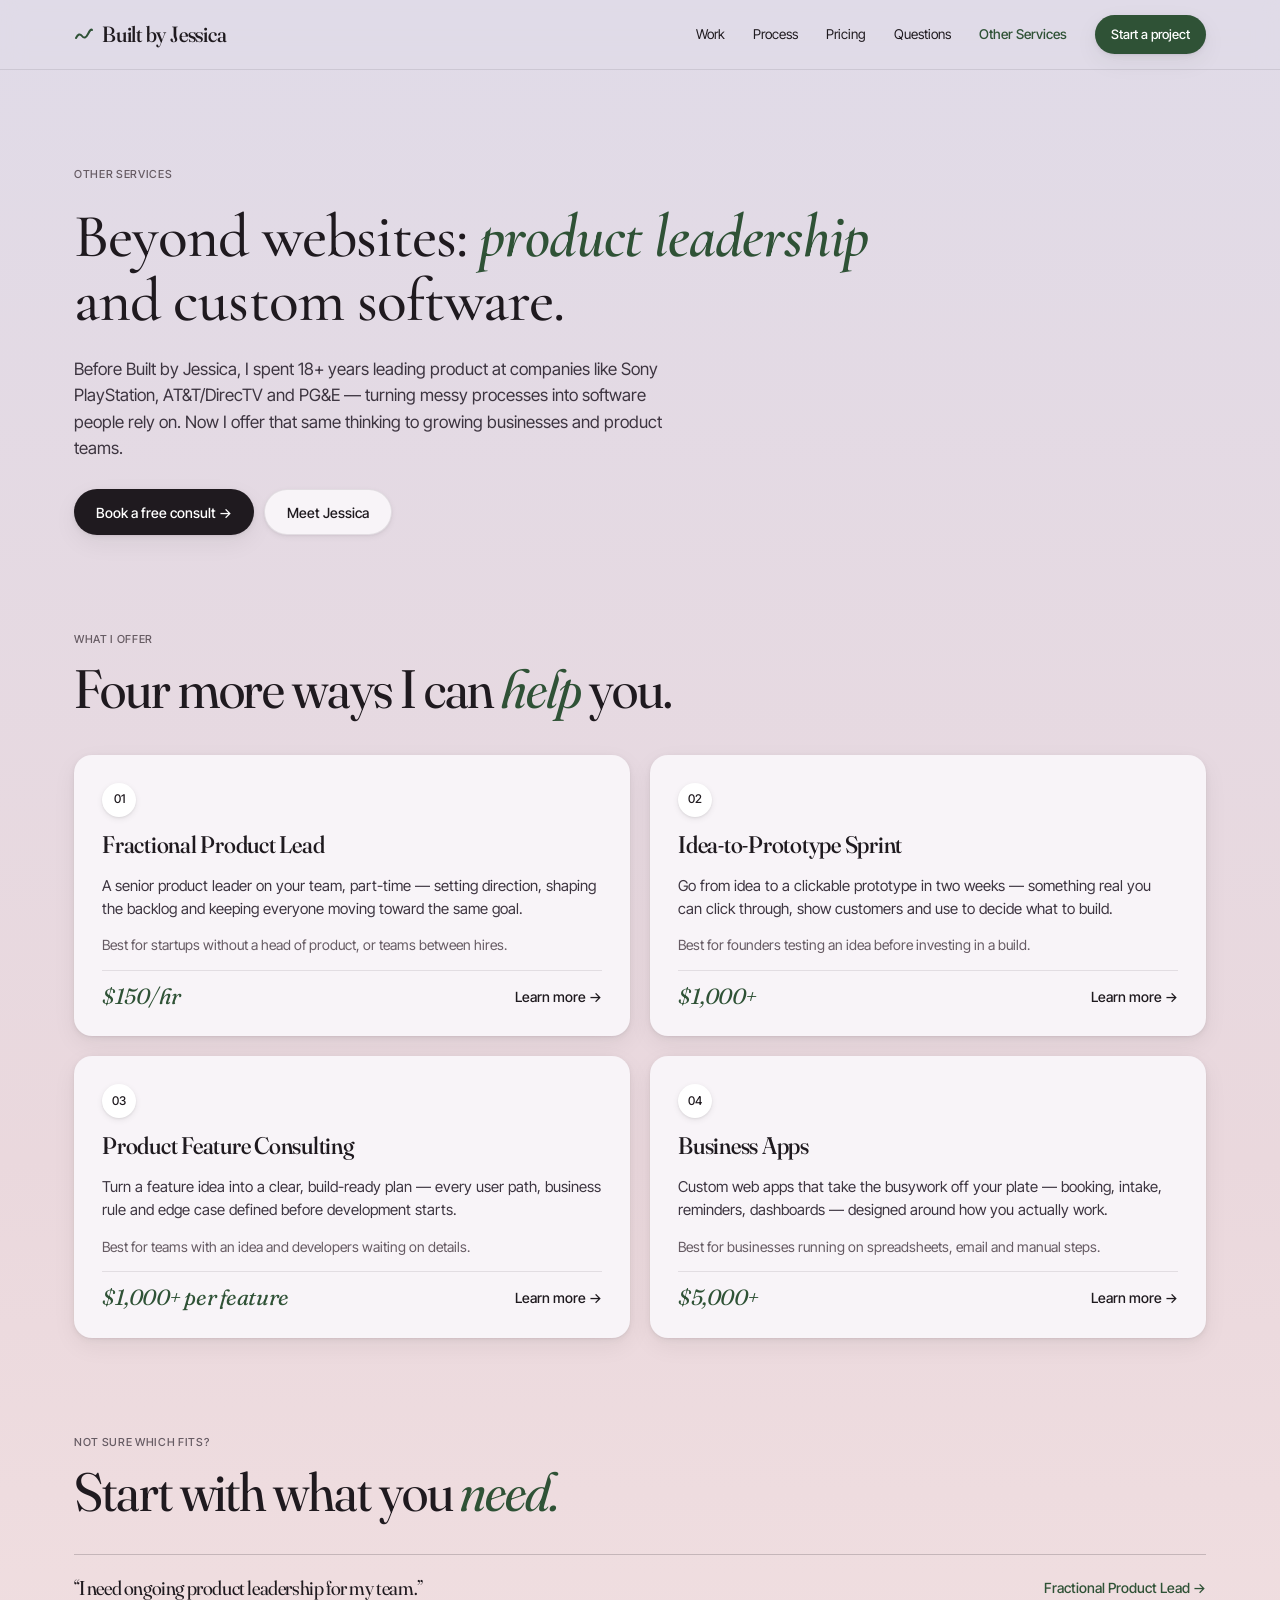
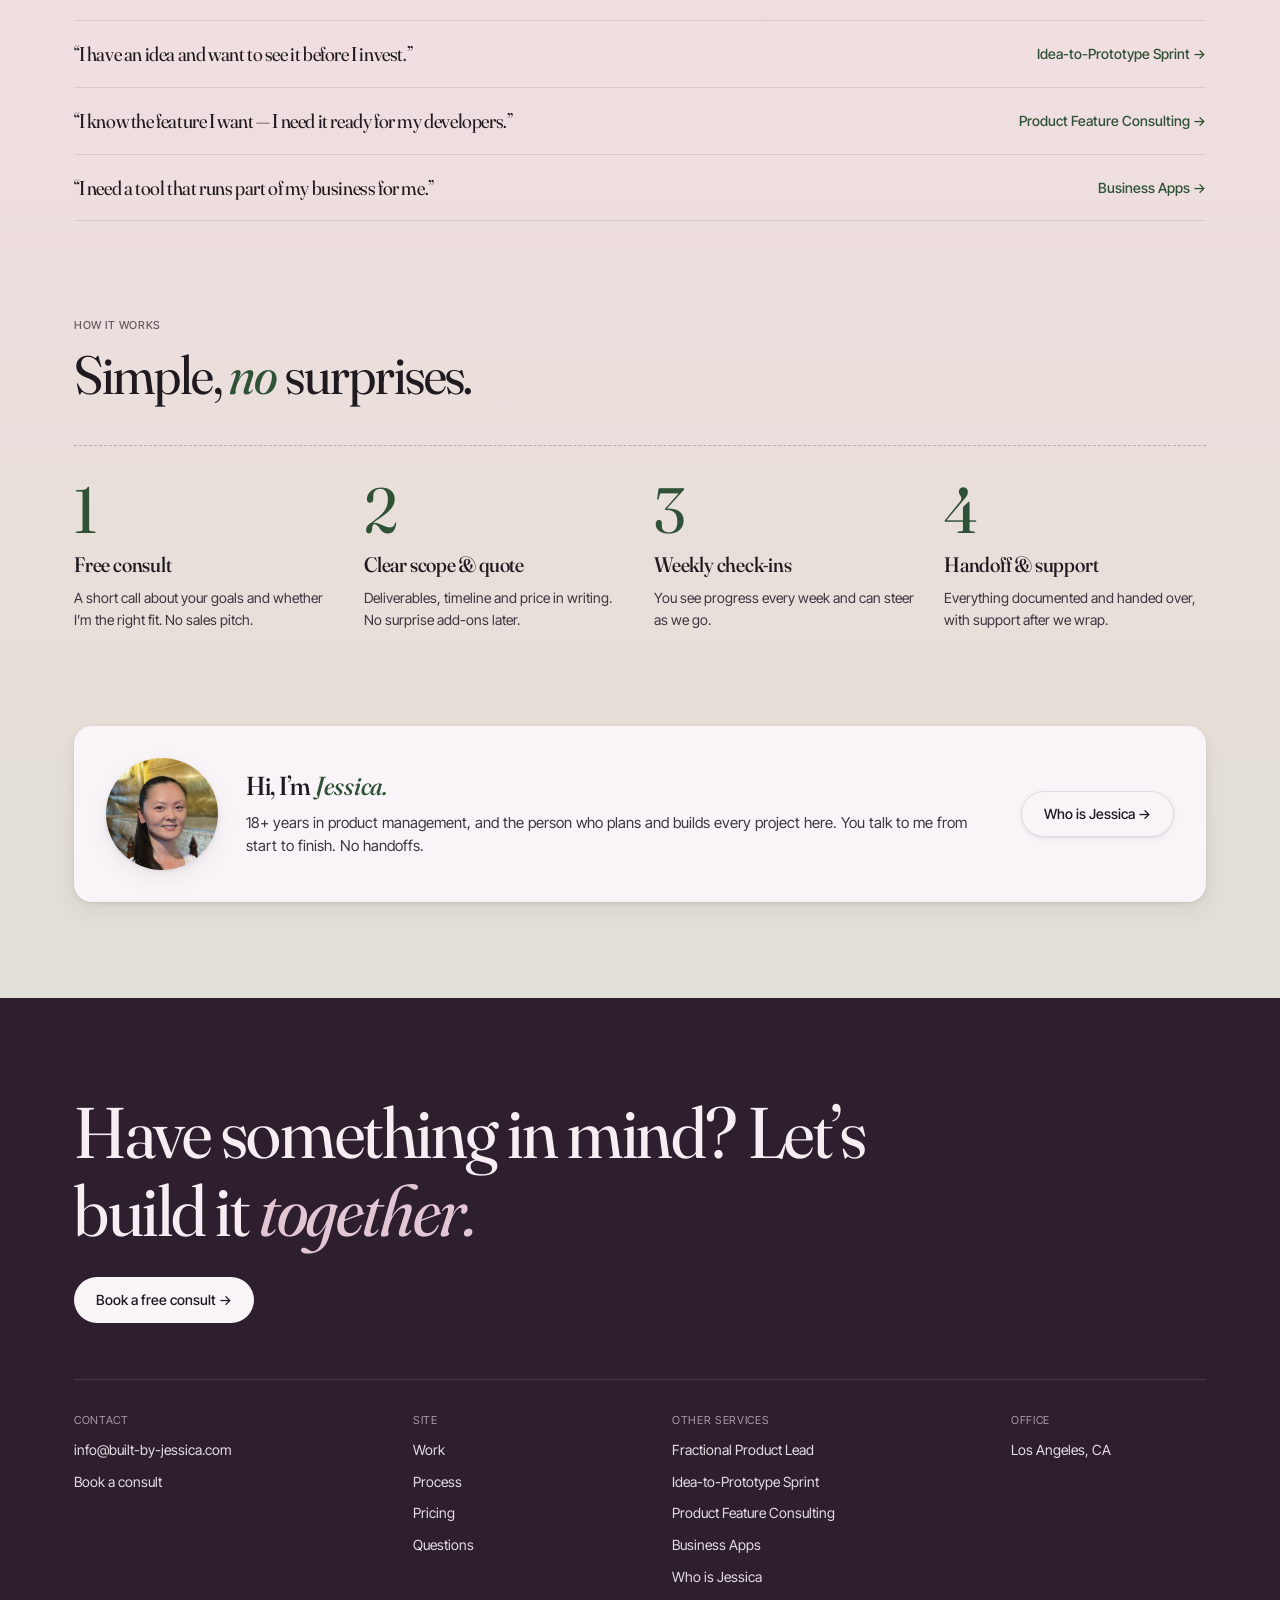
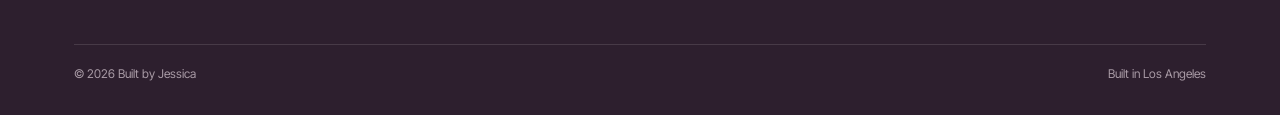
==== services/index.html @ 13044d62 "Add Other Services pages and new About page - Six new pages from the approved handoff: /services/ hu" ====
<!DOCTYPE html>
<html lang="en">
<head>
<meta charset="UTF-8" />
<meta name="viewport" content="width=device-width, initial-scale=1.0" />
<title>Other Services – Built by Jessica</title>
<meta name="description" content="Product leadership and custom software from Built by Jessica: a fractional product lead, idea-to-prototype sprints, product feature consulting and business apps.">
<meta name="theme-color" content="#F4ECD8">
<link rel="canonical" href="https://built-by-jessica.com/services/">
<meta property="og:type" content="website">
<meta property="og:url" content="https://built-by-jessica.com/services/">
<meta property="og:title" content="Other Services – Built by Jessica">
<meta property="og:description" content="Product leadership and custom software from Built by Jessica: a fractional product lead, idea-to-prototype sprints, product feature consulting and business apps.">
<meta property="og:image" content="https://built-by-jessica.com/assets/og-image.jpg">
<meta name="twitter:card" content="summary_large_image">
<meta name="twitter:title" content="Other Services – Built by Jessica">
<meta name="twitter:description" content="Product leadership and custom software from Built by Jessica: a fractional product lead, idea-to-prototype sprints, product feature consulting and business apps.">
<meta name="twitter:image" content="https://built-by-jessica.com/assets/og-image.jpg">
<link rel="icon" href="/favicon.ico" sizes="any">
<link rel="icon" type="image/svg+xml" href="/favicon.svg">
<link rel="apple-touch-icon" href="/apple-touch-icon.png">
<link rel="icon" type="image/png" sizes="192x192" href="/favicon-192.png">
<link rel="icon" type="image/png" sizes="512x512" href="/favicon-512.png">
<!-- Google tag (gtag.js) -->
<script async src="https://www.googletagmanager.com/gtag/js?id=G-B0Y84X6RG4"></script>
<script>
  window.dataLayer = window.dataLayer || [];
  function gtag(){dataLayer.push(arguments);}
  gtag('js', new Date());
  gtag('config', 'G-B0Y84X6RG4');
</script>
<link rel="preconnect" href="https://fonts.googleapis.com">
<link rel="preconnect" href="https://fonts.gstatic.com" crossorigin>
<link href="https://fonts.googleapis.com/css2?family=Cormorant+Garamond:ital,wght@0,400;0,500;0,600;0,700;1,400;1,500;1,600&family=Fraunces:ital,opsz,wght@0,9..144,400;0,9..144,500;0,9..144,600;1,9..144,400;1,9..144,500&family=Inter+Tight:wght@400;500;600&family=Yeseva+One&display=swap" rel="stylesheet">
<link rel="stylesheet" href="/assets/subpages.css">
</head>
<body>
<div class="page">

<header class="site-header">
<div class="wrap">
<a href="/" class="logo"><svg width="20" height="20" viewBox="0 0 20 20" fill="none" aria-hidden="true"><path d="M2 14 Q 5 8, 8 12 T 14 10 T 18 6" stroke="currentColor" stroke-width="2" fill="none" stroke-linecap="round"/></svg>Built by Jessica</a>
<nav class="nav" aria-label="Main">
<a href="/#work">Work</a>
<a href="/#process">Process</a>
<a href="/#pricing">Pricing</a>
<a href="/#faq">Questions</a>
<a href="/services/" class="active" aria-current="page">Other Services</a>
<a href="/#start" class="cta">Start a project</a>
</nav>
</div>
</header>

<section style="padding: 96px 0 72px;">
<div class="wrap" style="display: flex; flex-direction: column; gap: 22px;">
<span class="label">Other services</span>
<h1 style="font-size: clamp(38px, 4.8vw, 62px); max-width: 860px;">Beyond websites: <span class="acc">product leadership</span> and custom software.</h1>
<p class="soft" style="font-size: 17px; max-width: 620px;">Before Built by Jessica, I spent 18+ years leading product at companies like Sony PlayStation, AT&amp;T/DirecTV and PG&amp;E — turning messy processes into software people rely on. Now I offer that same thinking to growing businesses and product teams.</p>
<div style="display: flex; flex-wrap: wrap; gap: 10px; margin-top: 6px;">
<a class="btn" href="/#start">Book a free consult →</a>
<a class="btn2" href="/about.html">Meet Jessica</a>
</div>
</div>
</section>

<section style="padding: 24px 0 96px;">
<div class="wrap" style="display: flex; flex-direction: column; gap: 36px;">
<div style="display: flex; flex-direction: column; gap: 12px;">
<span class="label">What I offer</span>
<h2 class="section-title">Four more ways I can <span class="acc">help</span> you.</h2>
</div>
<div style="display: flex; flex-wrap: wrap; gap: 20px;">

<a href="/services/fractional-product-lead.html" class="card" style="flex: 1 1 460px; display: flex; flex-direction: column; gap: 14px; text-decoration: none; color: #1F1A1F;">
<span class="num">01</span>
<h3 style="font-size: 24px;">Fractional Product Lead</h3>
<p class="soft" style="font-size: 15px;">A senior product leader on your team, part-time — setting direction, shaping the backlog and keeping everyone moving toward the same goal.</p>
<p class="mute" style="font-size: 14px;">Best for startups without a head of product, or teams between hires.</p>
<div style="display: flex; justify-content: space-between; align-items: center; margin-top: auto; padding-top: 14px; border-top: 1px solid rgba(31, 26, 31, 0.10); flex-wrap: wrap; gap: 8px;">
<span class="price price-sm">$150/hr</span>
<span style="font-size: 14px; font-weight: 500;">Learn more →</span>
</div>
</a>

<a href="/services/idea-to-prototype.html" class="card" style="flex: 1 1 460px; display: flex; flex-direction: column; gap: 14px; text-decoration: none; color: #1F1A1F;">
<span class="num">02</span>
<h3 style="font-size: 24px;">Idea-to-Prototype Sprint</h3>
<p class="soft" style="font-size: 15px;">Go from idea to a clickable prototype in two weeks — something real you can click through, show customers and use to decide what to build.</p>
<p class="mute" style="font-size: 14px;">Best for founders testing an idea before investing in a build.</p>
<div style="display: flex; justify-content: space-between; align-items: center; margin-top: auto; padding-top: 14px; border-top: 1px solid rgba(31, 26, 31, 0.10); flex-wrap: wrap; gap: 8px;">
<span class="price price-sm">$1,000+</span>
<span style="font-size: 14px; font-weight: 500;">Learn more →</span>
</div>
</a>

<a href="/services/product-feature-consulting.html" class="card" style="flex: 1 1 460px; display: flex; flex-direction: column; gap: 14px; text-decoration: none; color: #1F1A1F;">
<span class="num">03</span>
<h3 style="font-size: 24px;">Product Feature Consulting</h3>
<p class="soft" style="font-size: 15px;">Turn a feature idea into a clear, build-ready plan — every user path, business rule and edge case defined before development starts.</p>
<p class="mute" style="font-size: 14px;">Best for teams with an idea and developers waiting on details.</p>
<div style="display: flex; justify-content: space-between; align-items: center; margin-top: auto; padding-top: 14px; border-top: 1px solid rgba(31, 26, 31, 0.10); flex-wrap: wrap; gap: 8px;">
<span class="price price-sm">$1,000+ per feature</span>
<span style="font-size: 14px; font-weight: 500;">Learn more →</span>
</div>
</a>

<a href="/services/business-apps.html" class="card" style="flex: 1 1 460px; display: flex; flex-direction: column; gap: 14px; text-decoration: none; color: #1F1A1F;">
<span class="num">04</span>
<h3 style="font-size: 24px;">Business Apps</h3>
<p class="soft" style="font-size: 15px;">Custom web apps that take the busywork off your plate — booking, intake, reminders, dashboards — designed around how you actually work.</p>
<p class="mute" style="font-size: 14px;">Best for businesses running on spreadsheets, email and manual steps.</p>
<div style="display: flex; justify-content: space-between; align-items: center; margin-top: auto; padding-top: 14px; border-top: 1px solid rgba(31, 26, 31, 0.10); flex-wrap: wrap; gap: 8px;">
<span class="price price-sm">$5,000+</span>
<span style="font-size: 14px; font-weight: 500;">Learn more →</span>
</div>
</a>

</div>
</div>
</section>

<section style="padding: 0 0 96px;">
<div class="wrap" style="display: flex; flex-direction: column; gap: 32px;">
<div style="display: flex; flex-direction: column; gap: 12px;">
<span class="label">Not sure which fits?</span>
<h2 class="section-title">Start with what you <span class="acc">need.</span></h2>
</div>
<div style="display: flex; flex-direction: column; border-top: 1px solid rgba(31, 26, 31, 0.20);">
<a href="/services/fractional-product-lead.html" style="display: flex; flex-wrap: wrap; justify-content: space-between; gap: 8px 24px; padding: 22px 0; border-bottom: 1px solid rgba(31, 26, 31, 0.10); text-decoration: none; color: #1F1A1F;"><span class="disp" style="font-size: 20px;">“I need ongoing product leadership for my team.”</span><span style="font-size: 14px; font-weight: 500; color: #2F5236;">Fractional Product Lead →</span></a>
<a href="/services/idea-to-prototype.html" style="display: flex; flex-wrap: wrap; justify-content: space-between; gap: 8px 24px; padding: 22px 0; border-bottom: 1px solid rgba(31, 26, 31, 0.10); text-decoration: none; color: #1F1A1F;"><span class="disp" style="font-size: 20px;">“I have an idea and want to see it before I invest.”</span><span style="font-size: 14px; font-weight: 500; color: #2F5236;">Idea-to-Prototype Sprint →</span></a>
<a href="/services/product-feature-consulting.html" style="display: flex; flex-wrap: wrap; justify-content: space-between; gap: 8px 24px; padding: 22px 0; border-bottom: 1px solid rgba(31, 26, 31, 0.10); text-decoration: none; color: #1F1A1F;"><span class="disp" style="font-size: 20px;">“I know the feature I want — I need it ready for my developers.”</span><span style="font-size: 14px; font-weight: 500; color: #2F5236;">Product Feature Consulting →</span></a>
<a href="/services/business-apps.html" style="display: flex; flex-wrap: wrap; justify-content: space-between; gap: 8px 24px; padding: 22px 0; border-bottom: 1px solid rgba(31, 26, 31, 0.10); text-decoration: none; color: #1F1A1F;"><span class="disp" style="font-size: 20px;">“I need a tool that runs part of my business for me.”</span><span style="font-size: 14px; font-weight: 500; color: #2F5236;">Business Apps →</span></a>
</div>
</div>
</section>

<section style="padding: 0 0 96px;">
<div class="wrap" style="display: flex; flex-direction: column; gap: 40px;">
<div style="display: flex; flex-direction: column; gap: 12px;">
<span class="label">How it works</span>
<h2 class="section-title">Simple, <span class="acc">no</span> surprises.</h2>
</div>
<div style="display: flex; flex-wrap: wrap; gap: 28px; border-top: 1px dashed rgba(31, 26, 31, 0.25); padding-top: 32px;">
<div style="flex: 1 1 220px; display: flex; flex-direction: column; gap: 10px;"><span class="disp" style="font-size: 64px; color: #2F5236; line-height: 1;">1</span><h3 style="font-size: 21px;">Free consult</h3><p class="soft" style="font-size: 14px;">A short call about your goals and whether I’m the right fit. No sales pitch.</p></div>
<div style="flex: 1 1 220px; display: flex; flex-direction: column; gap: 10px;"><span class="disp" style="font-size: 64px; color: #2F5236; line-height: 1;">2</span><h3 style="font-size: 21px;">Clear scope &amp; quote</h3><p class="soft" style="font-size: 14px;">Deliverables, timeline and price in writing. No surprise add-ons later.</p></div>
<div style="flex: 1 1 220px; display: flex; flex-direction: column; gap: 10px;"><span class="disp" style="font-size: 64px; color: #2F5236; line-height: 1;">3</span><h3 style="font-size: 21px;">Weekly check-ins</h3><p class="soft" style="font-size: 14px;">You see progress every week and can steer as we go.</p></div>
<div style="flex: 1 1 220px; display: flex; flex-direction: column; gap: 10px;"><span class="disp" style="font-size: 64px; color: #2F5236; line-height: 1;">4</span><h3 style="font-size: 21px;">Handoff &amp; support</h3><p class="soft" style="font-size: 14px;">Everything documented and handed over, with support after we wrap.</p></div>
</div>
</div>
</section>

<section style="padding: 0 0 96px;">
<div class="wrap">
<div class="card" style="display: flex; flex-wrap: wrap; align-items: center; gap: 28px; padding: 32px;">
<img src="/assets/jessica.jpg" alt="Jessica" width="112" height="112" loading="lazy" style="width: 112px; height: 112px; border-radius: 50%; object-fit: cover; flex-shrink: 0; box-shadow: var(--shadow-soft);">
<div style="flex: 1 1 420px; display: flex; flex-direction: column; gap: 8px;">
<h3 style="font-size: 26px;">Hi, I’m <span class="acc">Jessica.</span></h3>
<p class="soft" style="font-size: 15px;">18+ years in product management, and the person who plans and builds every project here. You talk to me from start to finish. No handoffs.</p>
</div>
<a class="btn2" href="/about.html">Who is Jessica →</a>
</div>
</div>
</section>

<footer class="foot">
<div class="wrap">
<div class="foot-cta">
<h2>Have something in mind? Let’s build it <em>together.</em></h2>
<a href="/#start" class="foot-btn">Book a free consult →</a>
</div>
<div class="foot-cols">
<div class="foot-col"><span class="foot-label">Contact</span><a href="mailto:info@built-by-jessica.com">info@built-by-jessica.com</a><a href="/#start">Book a consult</a></div>
<div class="foot-col narrow"><span class="foot-label">Site</span><a href="/#work">Work</a><a href="/#process">Process</a><a href="/#pricing">Pricing</a><a href="/#faq">Questions</a></div>
<div class="foot-col"><span class="foot-label">Other services</span><a href="/services/fractional-product-lead.html">Fractional Product Lead</a><a href="/services/idea-to-prototype.html">Idea-to-Prototype Sprint</a><a href="/services/product-feature-consulting.html">Product Feature Consulting</a><a href="/services/business-apps.html">Business Apps</a><a href="/about.html">Who is Jessica</a></div>
<div class="foot-col narrow"><span class="foot-label">Office</span><span class="foot-text">Los Angeles, CA</span></div>
</div>
<div class="foot-bottom"><span>© 2026 Built by Jessica</span><span>Built in Los Angeles</span></div>
</div>
</footer>

</div>
</body>
</html>
---- assets/subpages.css ----
/* Shared styles for the inner pages (/services/*, /about).
   Tokens mirror the :root block in index.html — keep them in sync. */
:root {
  --paper-light: #F8F4F8;    /* card surfaces */
  --accent: #2F5236;         /* forest green */
  --accent-deep: #1B3520;
  --midnight: #2D1F2E;       /* footer plum */
  --ink: #1F1A1F;
  --ink-soft: #3D3540;
  --ink-quiet: #665B63;      /* labels + muted text (darker than --ink-mute for contrast on cards) */
  --line: rgba(31, 26, 31, 0.10);
  --line-strong: rgba(31, 26, 31, 0.20);

  --shadow-soft:
    0 1px 2px rgba(31, 26, 31, 0.05),
    0 2px 6px rgba(31, 26, 31, 0.06),
    0 8px 24px rgba(31, 26, 31, 0.06);
  --shadow-lift:
    0 1px 2px rgba(31, 26, 31, 0.06),
    0 4px 12px rgba(31, 26, 31, 0.09),
    0 16px 40px rgba(31, 26, 31, 0.10);
}

body { margin: 0; color: var(--ink); font-family: 'Inter Tight', -apple-system, sans-serif; font-size: 16px; line-height: 1.55; -webkit-font-smoothing: antialiased; }
::selection { background: var(--accent); color: white; }
a, button { cursor: default; }
p { margin: 0; }
h1, h2, h3 { margin: 0; color: var(--ink); font-weight: 400; }
h1 { font-family: 'Cormorant Garamond', Georgia, serif; font-weight: 500; line-height: 1.05; letter-spacing: -0.015em; }
h2, h3, .disp { font-family: 'Fraunces', Georgia, serif; letter-spacing: -0.02em; font-variation-settings: "opsz" 144, "SOFT" 30; line-height: 1.08; }
h3 { font-weight: 500; letter-spacing: -0.01em; line-height: 1.2; }
.acc { color: var(--accent); font-style: italic; }
h1 .acc { font-weight: 600; }
a { color: var(--accent); }
a:hover { color: var(--accent-deep); }

/* Same lilac → pink → sage wash as the landing page */
.page { background: linear-gradient(180deg, #E0DBE8 0%, #EAD8DD 35%, #F0DEE0 50%, #E5DFD8 70%, #D4DECF 100%); }
.wrap { max-width: 1180px; margin: 0 auto; padding-left: 24px; padding-right: 24px; box-sizing: border-box; }

.label { font-size: 11px; font-weight: 500; letter-spacing: .06em; text-transform: uppercase; color: var(--ink-quiet); }
.soft { color: var(--ink-soft); }
.mute { color: var(--ink-quiet); }
.section-title { font-size: clamp(34px, 4.4vw, 54px); }

/* Pill buttons */
.btn, .btn2 { display: inline-flex; align-items: center; gap: 8px; min-height: 46px; padding: 0 22px; border-radius: 100px; text-decoration: none; font-size: 14px; font-weight: 500; box-sizing: border-box; }
.btn { background: var(--ink); color: #FFFFFF; box-shadow: var(--shadow-soft); }
.btn:hover { background: var(--accent); color: #FFFFFF; }
.btn2 { background: var(--paper-light); color: var(--ink); border: 1px solid var(--line); box-shadow: 0 1px 2px rgba(31,26,31,.05), 0 2px 6px rgba(31,26,31,.06); }
.btn2:hover { background: #FFFFFF; color: var(--ink); }

/* Cards */
.card { background: var(--paper-light); border-radius: 18px; padding: 28px; box-sizing: border-box; box-shadow: var(--shadow-soft); }
.num { display: inline-flex; align-items: center; justify-content: center; width: 34px; height: 34px; border-radius: 50%; background: #FFFFFF; font-size: 12px; font-weight: 500; color: var(--ink); box-shadow: 0 1px 2px rgba(31,26,31,.08), 0 2px 6px rgba(31,26,31,.08); }
.check { list-style: none; padding: 0; margin: 0; display: flex; flex-direction: column; gap: 12px; }
.check li { position: relative; padding-left: 24px; color: var(--ink-soft); }
.check li::before { content: ""; position: absolute; left: 2px; top: 9px; width: 7px; height: 7px; border-radius: 50%; background: var(--accent); }
.row { display: flex; justify-content: space-between; gap: 16px; padding: 12px 0; border-top: 1px solid var(--line); font-size: 15px; }
.co { padding: 18px 0; border-bottom: 1px solid var(--line); display: flex; flex-direction: column; gap: 2px; }
.shot { flex: 1 1 300px; margin: 0; display: flex; flex-direction: column; gap: 10px; }
.shot img { display: block; width: 100%; height: auto; border-radius: 14px; border: 1px solid var(--line); box-shadow: var(--shadow-soft); }
.shot figcaption { font-size: 13px; color: var(--ink-quiet); }
.shot-link { position: relative; display: block; border-radius: 14px; transition: transform 0.2s; }
.shot-link img { transition: box-shadow 0.2s; }
.shot-link:hover, .shot-link:focus-visible { transform: translateY(-2px); }
.shot-link:hover img, .shot-link:focus-visible img { box-shadow: var(--shadow-lift); }
.shot-link:focus-visible { outline: 2px solid var(--accent); outline-offset: 3px; }
/* expand badge, so the thumbnails read as clickable */
.shot-link::after {
  content: ""; position: absolute; right: 10px; bottom: 10px; width: 30px; height: 30px; border-radius: 50%;
  background: rgba(255, 255, 255, 0.92) url("data:image/svg+xml,%3Csvg xmlns='http://www.w3.org/2000/svg' width='14' height='14' viewBox='0 0 14 14' fill='none' stroke='%232F5236' stroke-width='1.6' stroke-linecap='round' stroke-linejoin='round'%3E%3Cpath d='M8.5 1.5h4v4M5.5 12.5h-4v-4M12.5 1.5 8 6M1.5 12.5 6 8'/%3E%3C/svg%3E") center / 14px no-repeat;
  box-shadow: 0 1px 2px rgba(31,26,31,.12), 0 2px 6px rgba(31,26,31,.10);
}

/* Full-size screenshot overlay (business-apps page) */
.lightbox { border: 0; padding: 0; background: transparent; max-width: min(1400px, 94vw); max-height: 92vh; overflow: visible; }
.lightbox::backdrop { background: rgba(31, 26, 31, 0.78); backdrop-filter: blur(4px); -webkit-backdrop-filter: blur(4px); }
.lightbox img { display: block; max-width: 100%; max-height: 92vh; width: auto; height: auto; border-radius: 12px; box-shadow: var(--shadow-lift); }
.lightbox-close { position: absolute; top: -14px; right: -14px; width: 36px; height: 36px; border-radius: 50%; border: 0; background: var(--paper-light); color: var(--ink); font-size: 22px; line-height: 1; box-shadow: var(--shadow-soft); }
.lightbox-close:hover { background: #FFFFFF; }
@media (max-width: 600px) {
  .lightbox-close { top: -44px; right: 0; }
}

/* Prices: font-variation-settings reset so the "+" renders clearly */
.price { font-family: 'Fraunces', Georgia, serif; font-style: italic; font-size: 32px; color: var(--accent); letter-spacing: -0.02em; line-height: 1.08; font-variation-settings: normal; }
.price-sm { font-size: 22px; }

/* Header — matches the landing page nav */
.site-header { position: sticky; top: 0; z-index: 10; background: rgba(224, 219, 232, 0.88); backdrop-filter: blur(12px); -webkit-backdrop-filter: blur(12px); border-bottom: 1px solid var(--line); }
.site-header .wrap { display: flex; flex-wrap: wrap; align-items: center; justify-content: space-between; gap: 10px 24px; padding-top: 14px; padding-bottom: 14px; }
.logo { display: flex; align-items: center; gap: 8px; text-decoration: none; color: var(--ink); font-family: 'Fraunces', serif; font-size: 22px; font-weight: 500; letter-spacing: -0.01em; font-variation-settings: "opsz" 144, "SOFT" 30; }
.logo:hover { color: var(--ink); }
.logo svg { color: var(--accent); }
.nav { display: flex; flex-wrap: wrap; align-items: center; gap: 4px 28px; }
.nav a { color: var(--ink); text-decoration: none; font-size: 13.5px; padding: 10px 0; }
.nav a:hover, .nav a.active { color: var(--accent); }
.nav a.active { font-weight: 500; }
.nav a.cta { background: var(--accent); color: #FFFFFF; padding: 9px 16px; border-radius: 100px; font-size: 13px; font-weight: 500; box-shadow: var(--shadow-soft); transition: all 0.2s; }
.nav a.cta:hover { background: var(--accent-deep); color: #FFFFFF; transform: translateY(-1px); box-shadow: var(--shadow-lift); }

/* Footer */
.foot { background: var(--midnight); color: #CFC3CC; padding: 96px 0 32px; }
.foot > .wrap { display: flex; flex-direction: column; gap: 56px; }
.foot-cta { display: flex; flex-direction: column; gap: 28px; align-items: flex-start; }
.foot-cta h2 { font-size: clamp(40px, 5.6vw, 72px); color: #F6EEF3; max-width: 900px; }
.foot-cta h2 em { font-style: italic; color: #E2C6D3; }
.foot-btns { display: flex; flex-wrap: wrap; gap: 10px; }
.foot a.foot-btn { display: inline-flex; align-items: center; min-height: 46px; padding: 0 22px; border-radius: 100px; background: var(--paper-light); color: var(--ink); font-size: 14px; font-weight: 500; }
.foot a.foot-btn:hover { background: #FFFFFF; }
.foot a.foot-btn-ghost { background: transparent; border: 1px solid rgba(255, 255, 255, 0.35); color: #F6EEF3; }
.foot a.foot-btn-ghost:hover { background: rgba(255, 255, 255, 0.08); color: #FFFFFF; }
.foot-cols { display: flex; flex-wrap: wrap; gap: 32px 64px; border-top: 1px solid rgba(255, 255, 255, 0.12); padding-top: 32px; }
.foot-col { flex: 1 1 220px; display: flex; flex-direction: column; gap: 10px; }
.foot-col.narrow { flex-basis: 140px; }
.foot-label { font-size: 11px; letter-spacing: .06em; text-transform: uppercase; color: #A99BA6; }
.foot a { color: #E6DCE3; text-decoration: none; font-size: 14px; }
.foot a:hover { color: #FFFFFF; }
.foot-text { font-size: 14px; color: #E6DCE3; }
.foot-bottom { display: flex; justify-content: space-between; flex-wrap: wrap; gap: 8px; font-size: 12px; color: #A99BA6; border-top: 1px solid rgba(255, 255, 255, 0.12); padding-top: 20px; }

/* Phone: same rule as the landing page — only the CTA stays in the nav */
@media (max-width: 600px) {
  .nav a:not(.cta) { display: none; }
  .site-header .wrap { flex-wrap: nowrap; }
}
@media (max-width: 340px) {
  .logo { font-size: 18px; }
  .nav a.cta { padding: 7px 12px; font-size: 12px; }
}
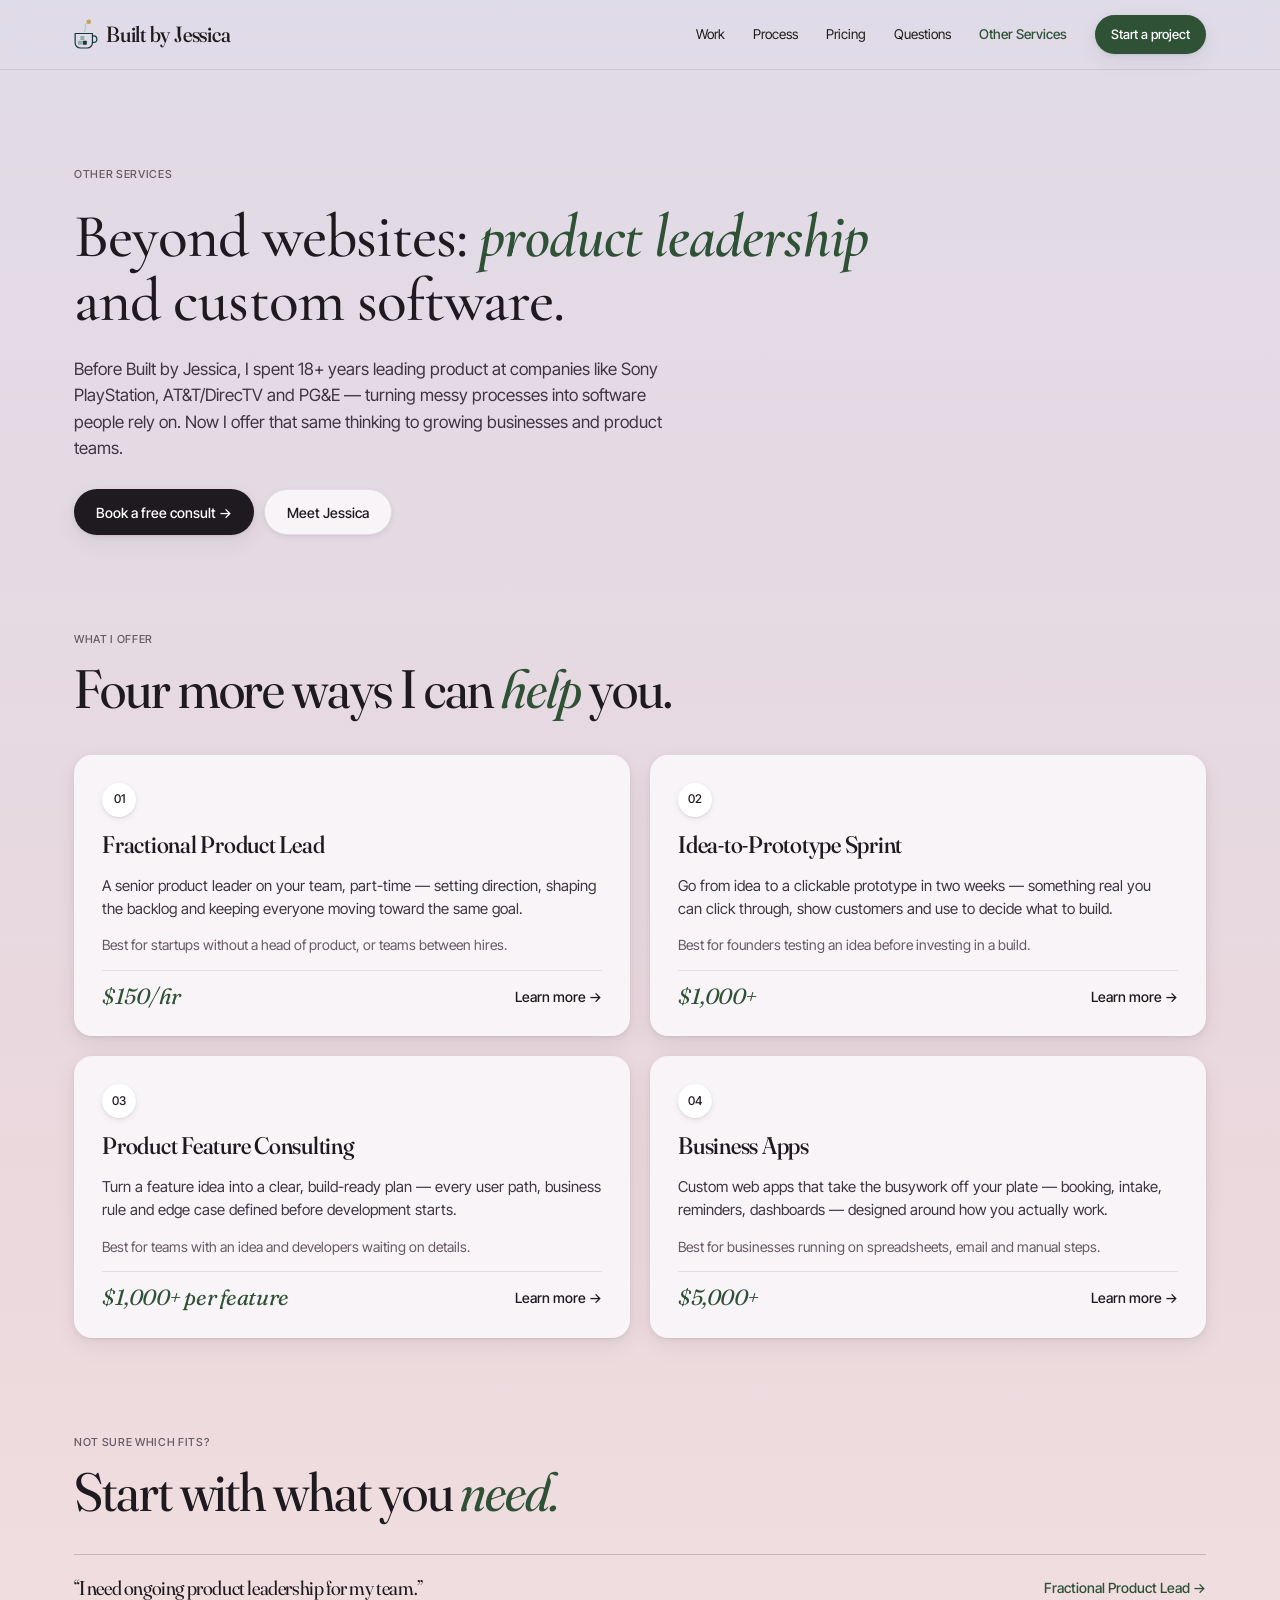
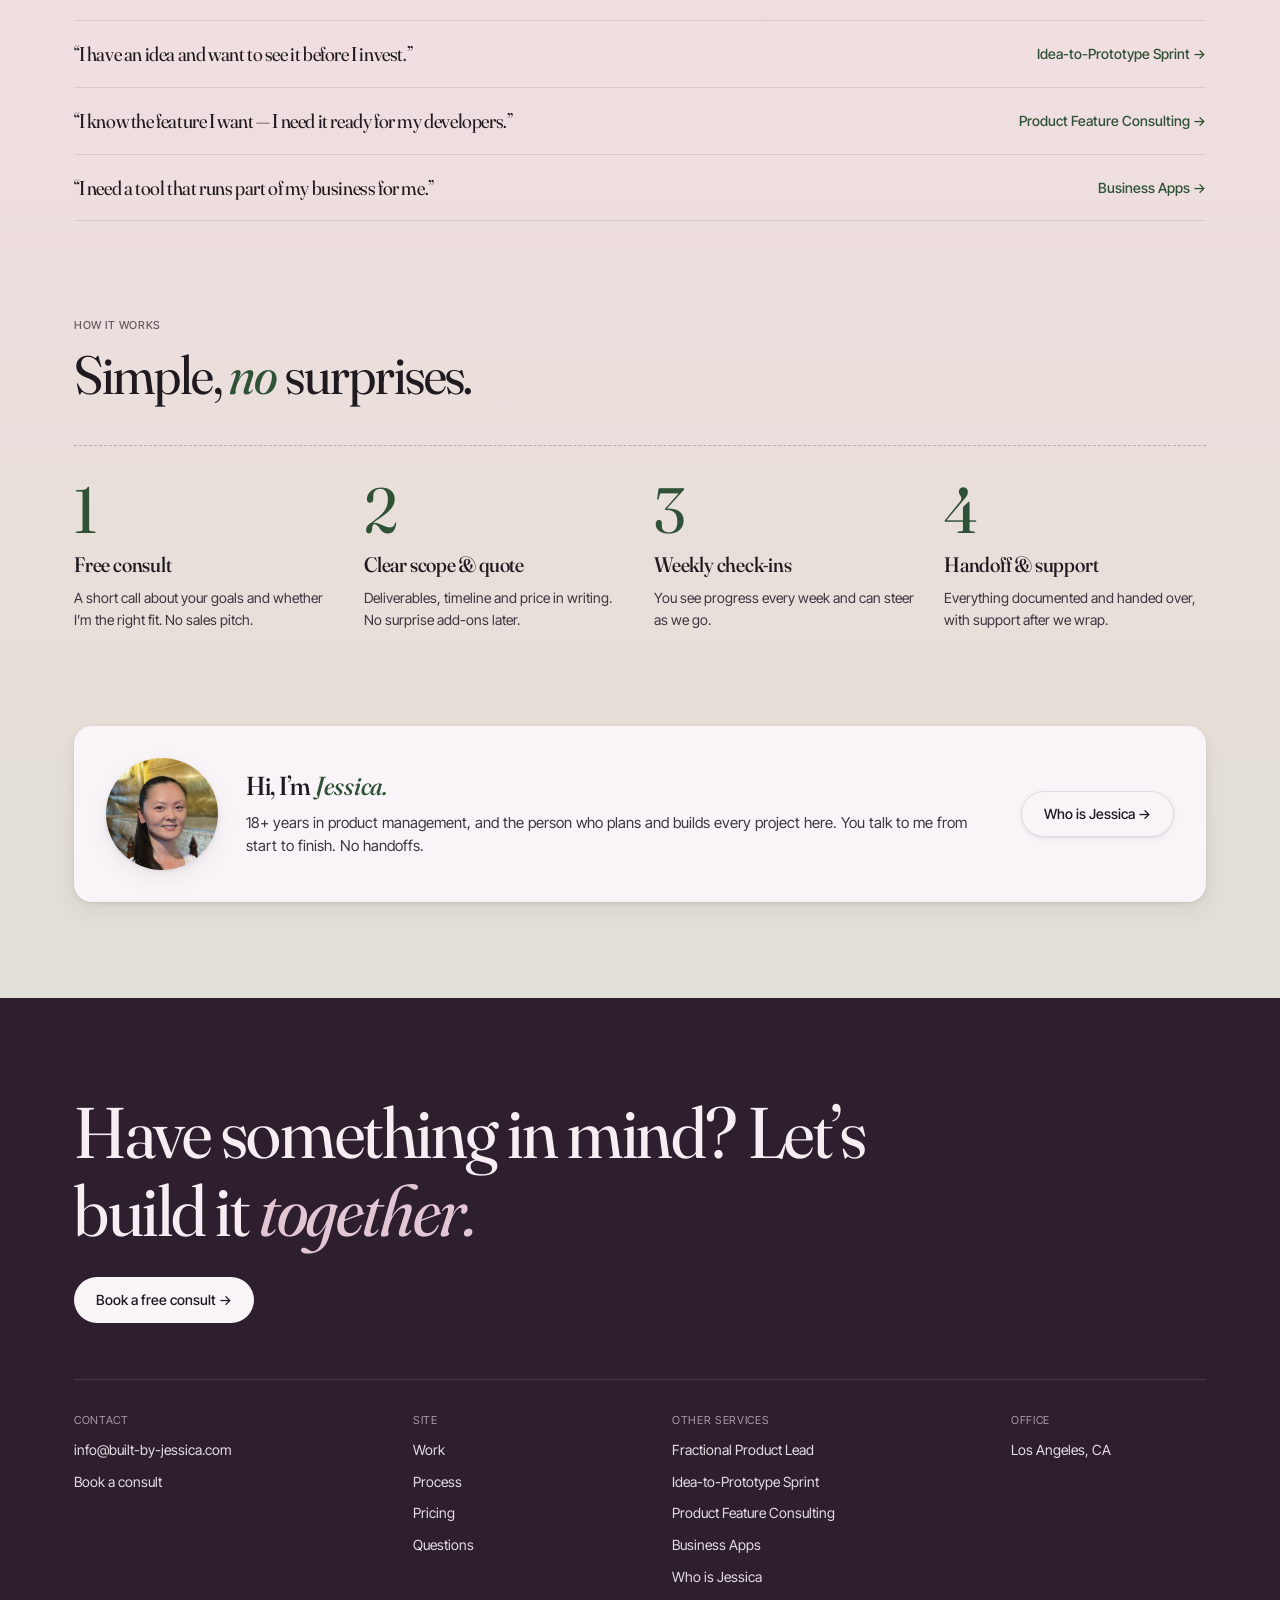
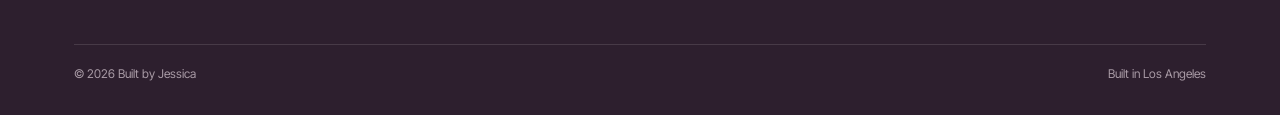
==== commit 1fe80b78: "Replace squiggle logo and favicon with the mug logo - Header logo on every page is now assets/logo.s" ====
--- a/services/index.html
+++ b/services/index.html
@@ -39,7 +39,7 @@
 
 <header class="site-header">
 <div class="wrap">
-<a href="/" class="logo"><svg width="20" height="20" viewBox="0 0 20 20" fill="none" aria-hidden="true"><path d="M2 14 Q 5 8, 8 12 T 14 10 T 18 6" stroke="currentColor" stroke-width="2" fill="none" stroke-linecap="round"/></svg>Built by Jessica</a>
+<a href="/" class="logo"><img src="/assets/logo.svg" alt="" width="24" height="30">Built by Jessica</a>
 <nav class="nav" aria-label="Main">
 <a href="/#work">Work</a>
 <a href="/#process">Process</a>
--- a/assets/subpages.css
+++ b/assets/subpages.css
@@ -92,7 +92,6 @@
 .site-header .wrap { display: flex; flex-wrap: wrap; align-items: center; justify-content: space-between; gap: 10px 24px; padding-top: 14px; padding-bottom: 14px; }
 .logo { display: flex; align-items: center; gap: 8px; text-decoration: none; color: var(--ink); font-family: 'Fraunces', serif; font-size: 22px; font-weight: 500; letter-spacing: -0.01em; font-variation-settings: "opsz" 144, "SOFT" 30; }
 .logo:hover { color: var(--ink); }
-.logo svg { color: var(--accent); }
 .nav { display: flex; flex-wrap: wrap; align-items: center; gap: 4px 28px; }
 .nav a { color: var(--ink); text-decoration: none; font-size: 13.5px; padding: 10px 0; }
 .nav a:hover, .nav a.active { color: var(--accent); }
